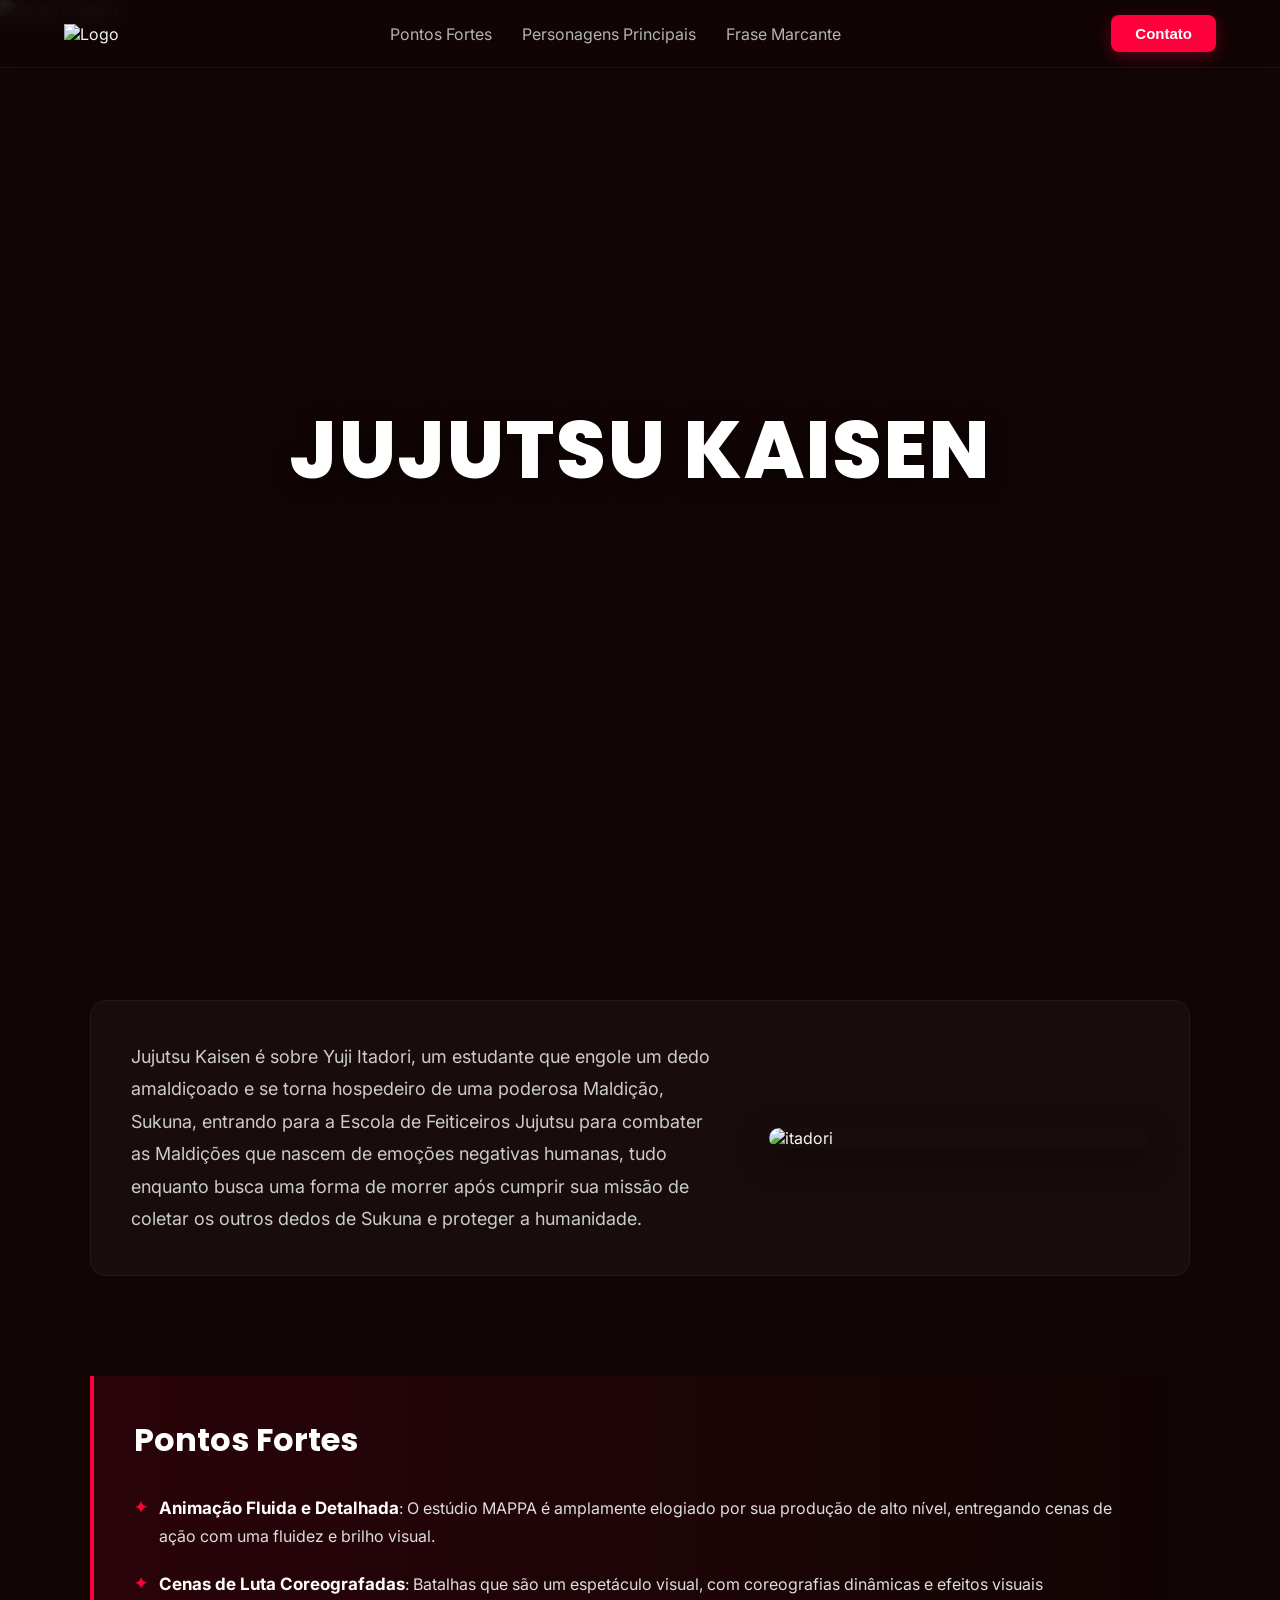
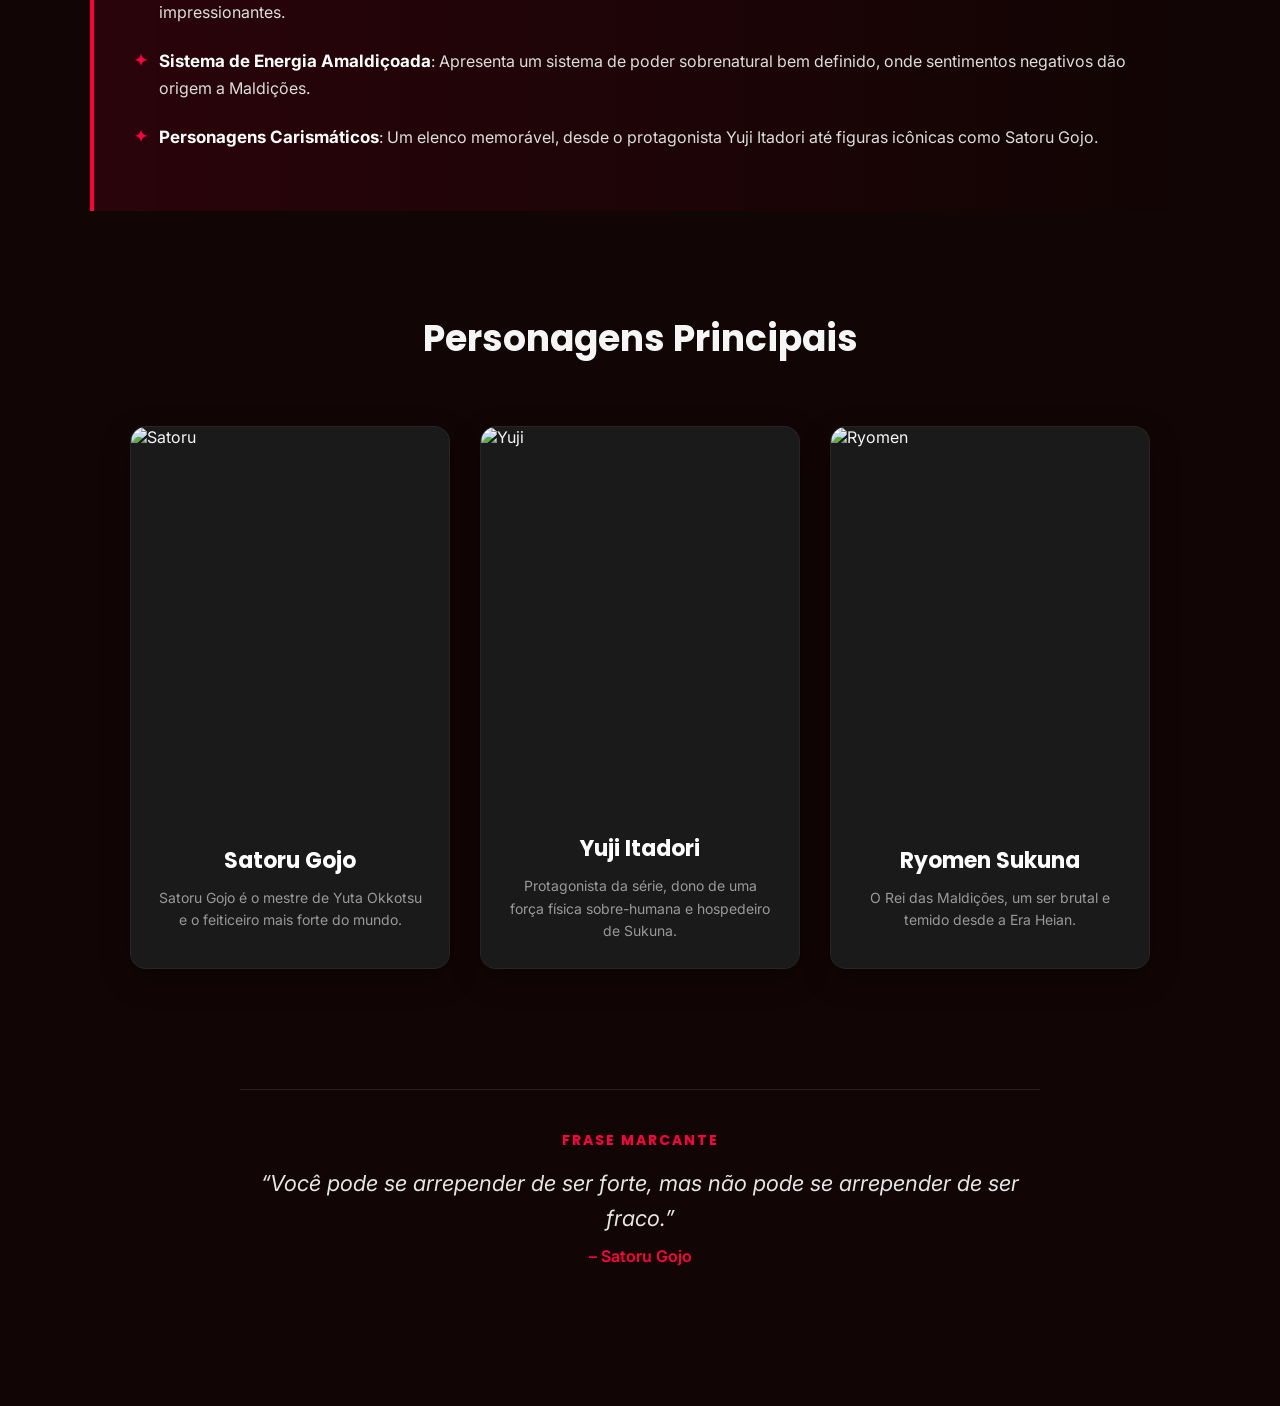
==== index.html @ d321b4b2 "Primeiro commit do Projeto 1" ====
<!DOCTYPE html>
<html lang="pt-BR">
  <head>
    <meta charset="UTF-8" />
    <meta name="viewport" content="width=device-width, initial-scale=1.0" />
    <title>Jujutsu Kaisen</title>
    <link rel="stylesheet" href="./Pro.css" />
  </head>
  <body>
                          
      <header>     
          <div class="interface">
              <section class="logo">
                  <img src="../img/logo_5-removebg-preview.png" alt="Logo" width="80px" height="50px"/>
              </section> 

              <section class="menu-desctop">
                   <nav>
                      <ul>
                         <li><a href="#ponto-forte">Pontos Fortes</a></li>
                         <li><a href="#personagens">Personagens Principais</a></li>
                         <li><a href="#frase">Frase Marcante</a></li>
                      </ul>
                   </nav>
              </section>
             
              <section class="btn-contato">
                  <a href="#">
                      <button>Contato</button>                                                                      
                  </a>
              </section>
          </div>
      </header>

    <div class="imagens-1">
        <h1 class="title">Jujutsu Kaisen</h1>
        <img src="../img/logo_2.jpg" alt="jujutsu-kaisen" class="img-principal" />
    </div> 

    <div class="texto-Principal">
        <p class="paragrafo-1">
        Jujutsu Kaisen é sobre Yuji Itadori, um estudante que engole um dedo
        amaldiçoado e se torna hospedeiro de uma poderosa Maldição, Sukuna,
        entrando para a Escola de Feiticeiros Jujutsu para combater as Maldições
        que nascem de emoções negativas humanas, tudo enquanto busca uma forma
        de morrer após cumprir sua missão de coletar os outros dedos de Sukuna e
        proteger a humanidade.
        </p>
        <img src="../img/itadori yuji.jpg" alt="itadori" class="imagens-2" />
    </div>

    <div class="caracteris" id="ponto-forte">
      <h3 class="titulo">Pontos Fortes</h3>
      <ul class="listas-fortes">
        <li>
          <strong>Animação Fluida e Detalhada</strong>: O estúdio MAPPA é
          amplamente elogiado por sua produção de alto nível, entregando cenas
          de ação com uma fluidez e brilho visual.
        </li>
        <li>
          <strong>Cenas de Luta Coreografadas</strong>: Batalhas que são um
          espetáculo visual, com coreografias dinâmicas e efeitos visuais
          impressionantes.
        </li>
        <li>
          <strong>Sistema de Energia Amaldiçoada</strong>: Apresenta um
          sistema de poder sobrenatural bem definido, onde sentimentos negativos dão origem a Maldições.
        </li>
        <li>
          <strong>Personagens Carismáticos</strong>: Um elenco memorável, desde o protagonista Yuji Itadori até figuras icônicas como Satoru Gojo.
        </li>
      </ul>
    </div>

    <div class="secao-personagens" id="personagens">
      <h2 class="h2">Personagens Principais</h2>

      <div class="container-cards">
        <div class="card-personagem">
          <div class="img-container">
            <img src="../img/Satoru_Gojo.png" alt="Satoru" />
          </div>
          <div class="info-card">
            <h4>Satoru Gojo</h4>
            <p>Satoru Gojo é o mestre de Yuta Okkotsu e o feiticeiro mais forte do mundo.</p>
          </div>
        </div>

        <div class="card-personagem">
          <div class="img-container">
            <img src="../img/Yuji_Itadori.png" alt="Yuji" />
          </div>
          <div class="info-card">
            <h4>Yuji Itadori</h4>
            <p>Protagonista da série, dono de uma força física sobre-humana e hospedeiro de Sukuna.</p>
          </div>
        </div>

        <div class="card-personagem">
          <div class="img-container">
            <img src="../img/Ryomen_Sukuna.png" alt="Ryomen" />
          </div>
          <div class="info-card">
            <h4>Ryomen Sukuna</h4>
            <p>O Rei das Maldições, um ser brutal e temido desde a Era Heian.</p>
          </div>
        </div>
      </div>
    </div>

    <div class="frase-Marcante" id="frase">
      <h4 class="texto-5">Frase Marcante</h4>
      <p class="ultimo-texto">
        “Você pode se arrepender de ser forte, mas não pode se arrepender de ser fraco.”
      </p>
      <p style="color: #ff003c; margin-top: 10px; font-weight: 600;">– Satoru Gojo</p>
    </div>
  </body>
</html>
---- Pro.css ----
/* --- CONFIGURAÇÕES GERAIS --- */
@import url('https://fonts.googleapis.com/css2?family=Inter:wght@300;400;600;700&family=Poppins:wght@400;600;800&display=swap');

* {
  box-sizing: border-box;
  margin: 0;
  padding: 0;
}

body {
  background-color: #120505; /* Fundo escuro premium */
  color: #f5f5f5;
  font-family: 'Inter', sans-serif;
  overflow-x: hidden;
}

html {
  scroll-behavior: smooth;
}

#ponto-forte,
#personagens,
#frase {
  scroll-margin-top: 100px;
}

/* --- HEADER / MENU (Moderno com Blur) --- */
header {
  position: fixed; /* Fixado no topo ao rolar a página */
  top: 0;
  left: 0;
  width: 100%;
  padding: 15px 5%;
  z-index: 100;
  background: rgba(18, 5, 5, 0.7);
  backdrop-filter: blur(10px);
  border-bottom: 1px solid rgba(255, 255, 255, 0.05);
}

.interface {
  display: flex;
  align-items: center;
  justify-content: space-between;
  max-width: 1200px;
  margin: 0 auto;
  width: 100%;
}

.logo img {
  object-fit: contain;
  transition: transform 0.3s ease;
}
.logo img:hover {
  transform: scale(1.05);
}

.menu-desctop ul {
  display: flex;
  list-style-type: none;
  gap: 30px;
}

.menu-desctop ul li a {
  color: #b3b3b3;
  text-decoration: none;
  font-size: 16px;
  font-weight: 400;
  transition: all 0.3s ease;
  position: relative;
}

.menu-desctop ul li a:hover {
  color: #ff003c;
}

/* Linha decorativa no hover do menu */
.menu-desctop ul li a::after {
  content: '';
  position: absolute;
  width: 0;
  height: 2px;
  bottom: -5px;
  left: 0;
  background-color: #ff003c;
  transition: width 0.3s ease;
}

.menu-desctop ul li a:hover::after {
  width: 100%;
}

.btn-contato button {
  padding: 10px 24px;
  font-size: 15px;
  font-weight: 600;
  background-color: #ff003c;
  color: white;
  border: none;
  border-radius: 8px;
  cursor: pointer;
  transition: all 0.3s ease;
  box-shadow: 0 4px 15px rgba(255, 0, 60, 0.3);
}

.btn-contato button:hover {
  background-color: #e60036;
  transform: translateY(-2px);
  box-shadow: 0 6px 20px rgba(255, 0, 60, 0.5);
}

/* --- SEÇÃO HERO (TOPO) --- */
.imagens-1 {
  position: relative;
  width: 100%;
  height: 100vh;
  display: flex;
  justify-content: center;
  align-items: center;
  overflow: hidden;
}

.title {
  font-size: 5rem;
  font-family: 'Poppins', sans-serif;
  font-weight: 800;
  color: white;
  text-transform: uppercase;
  letter-spacing: 2px;
  text-shadow: 0 4px 20px rgba(0, 0, 0, 0.6);
  text-align: center;
  z-index: 2;
  padding: 0 20px;
  animation: surgidoDaEsquerda 1.2s cubic-bezier(0.25, 1, 0.5, 1) forwards;
}

.img-principal {
  position: absolute;
  top: 0;
  left: 0;
  width: 100%;
  height: 100%;
  object-fit: cover;
  z-index: -1;
  filter: brightness(35%) contrast(110%);
  animation: surgidoDaDireita 1.2s cubic-bezier(0.25, 1, 0.5, 1) forwards;
}

@keyframes surgidoDaDireita {
  0% {
    opacity: 0;
    transform: scale(1.05) translateX(50px);
  }
  100% {
    opacity: 1;
    transform: scale(1) translateX(0);
  }
}

@keyframes surgidoDaEsquerda {
  0% {
    opacity: 0;
    transform: translateX(-50px);
  }
  100% {
    opacity: 1;
    transform: translateX(0);
  }
}

/* --- SEÇÃO HISTÓRIA --- */
.texto-Principal {
  background: rgba(255, 255, 255, 0.03);
  border: 1px solid rgba(255, 255, 255, 0.05);
  display: flex;
  align-items: center;
  justify-content: space-between;
  gap: 50px;
  max-width: 1100px;
  margin: 100px auto;
  padding: 40px;
  border-radius: 16px;
}

.paragrafo-1 {
  flex: 1;
  font-size: 18px;
  line-height: 1.8;
  color: #ccc;
}

.imagens-2 {
  width: 380px;
  height: auto;
  border-radius: 12px;
  object-fit: cover;
  box-shadow: 0 10px 30px rgba(0,0,0,0.5);
}

/* --- PONTOS FORTES --- */
.caracteris {
  max-width: 1100px;
  margin: 100px auto;
  background: linear-gradient(90deg, rgba(255, 0, 60, 0.1) 0%, rgba(0,0,0,0) 100%);
  border-left: 4px solid #ff003c;
  padding: 40px;
  border-radius: 0 16px 16px 0;
}

.titulo {
  margin-bottom: 30px;
  font-family: 'Poppins', sans-serif;
  font-size: 32px;
  font-weight: 700;
  color: white;
}

.listas-fortes {
  list-style-type: none;
}

.listas-fortes li {
  margin-bottom: 20px;
  line-height: 1.7;
  font-size: 16px;
  color: #ddd;
  position: relative;
  padding-left: 25px;
}

/* Marcador personalizado moderno */
.listas-fortes li::before {
  content: "✦";
  position: absolute;
  left: 0;
  color: #ff003c;
  font-weight: bold;
}

.listas-fortes li strong {
  color: white;
  font-size: 17px;
}

/* --- SEÇÃO PERSONAGENS --- */
.h2 {
  font-family: 'Poppins', sans-serif;
  font-size: 36px;
  font-weight: 700;
  text-align: center;
  margin: 100px 0 40px 0;
}

.container-cards {
  display: flex;
  justify-content: center;
  gap: 30px;
  flex-wrap: wrap;
  padding: 20px max(5%, 20px);
  max-width: 1200px;
  margin: 0 auto;
}

.card-personagem {
  background-color: #1a1a1a;
  border: 1px solid rgba(255, 255, 255, 0.05);
  border-radius: 16px;
  overflow: hidden;
  width: 320px;
  box-shadow: 0 10px 30px rgba(0, 0, 0, 0.3);
  transition: all 0.4s cubic-bezier(0.175, 0.885, 0.32, 1.275);
  display: flex;
  flex-direction: column;
}

.card-personagem:hover {
  transform: translateY(-12px);
  border-color: rgba(255, 0, 60, 0.4);
  box-shadow: 0 15px 35px rgba(255, 0, 60, 0.15);
}

/* CORREÇÃO E MODERNIZAÇÃO DA IMAGEM DO CARD */
.card-personagem .img-container {
  width: 100%;
  height: 380px;
  overflow: hidden;
}

.card-personagem img {
  width: 100%;
  height: 100%;
  object-fit: cover;
  transition: transform 0.5s ease;
}

.card-personagem:hover img {
  transform: scale(1.08);
}

.info-card {
  padding: 25px;
  text-align: center;
  background: #1a1a1a;
  flex-grow: 1;
  display: flex;
  flex-direction: column;
  justify-content: center;
}

.info-card h4 {
  margin-bottom: 10px;
  font-family: 'Poppins', sans-serif;
  font-size: 22px;
  color: white;
}

.info-card p {
  font-size: 14px;
  color: #999;
  line-height: 1.6;
}

/* --- FRASE MARCANTE --- */
.frase-Marcante {
  max-width: 800px;
  margin: 100px auto;
  text-align: center;
  padding: 40px 20px;
  border-top: 1px solid rgba(255, 255, 255, 0.1);
}

.texto-5 {
  font-family: 'Poppins', sans-serif;
  font-size: 14px;
  text-transform: uppercase;
  color: #ff003c;
  letter-spacing: 2px;
  margin-bottom: 15px;
}

.ultimo-texto {
  font-size: 22px;
  font-style: italic;
  line-height: 1.6;
  color: #e5e5e5;
}

/* --- RESPONSIVIDADE (MOBILE-FRIENDLY) --- */
@media (max-width: 900px) {
  .texto-Principal {
    flex-direction: column;
    text-align: center;
    margin: 60px 20px;
    padding: 30px 20px;
  }
  .imagens-2 {
    width: 100%;
    max-width: 400px;
  }
  .title {
    font-size: 3.2rem;
  }
  .menu-desctop {
    display: none; /* Em um cenário real, aqui entraria um menu hamburguer */
  }
}
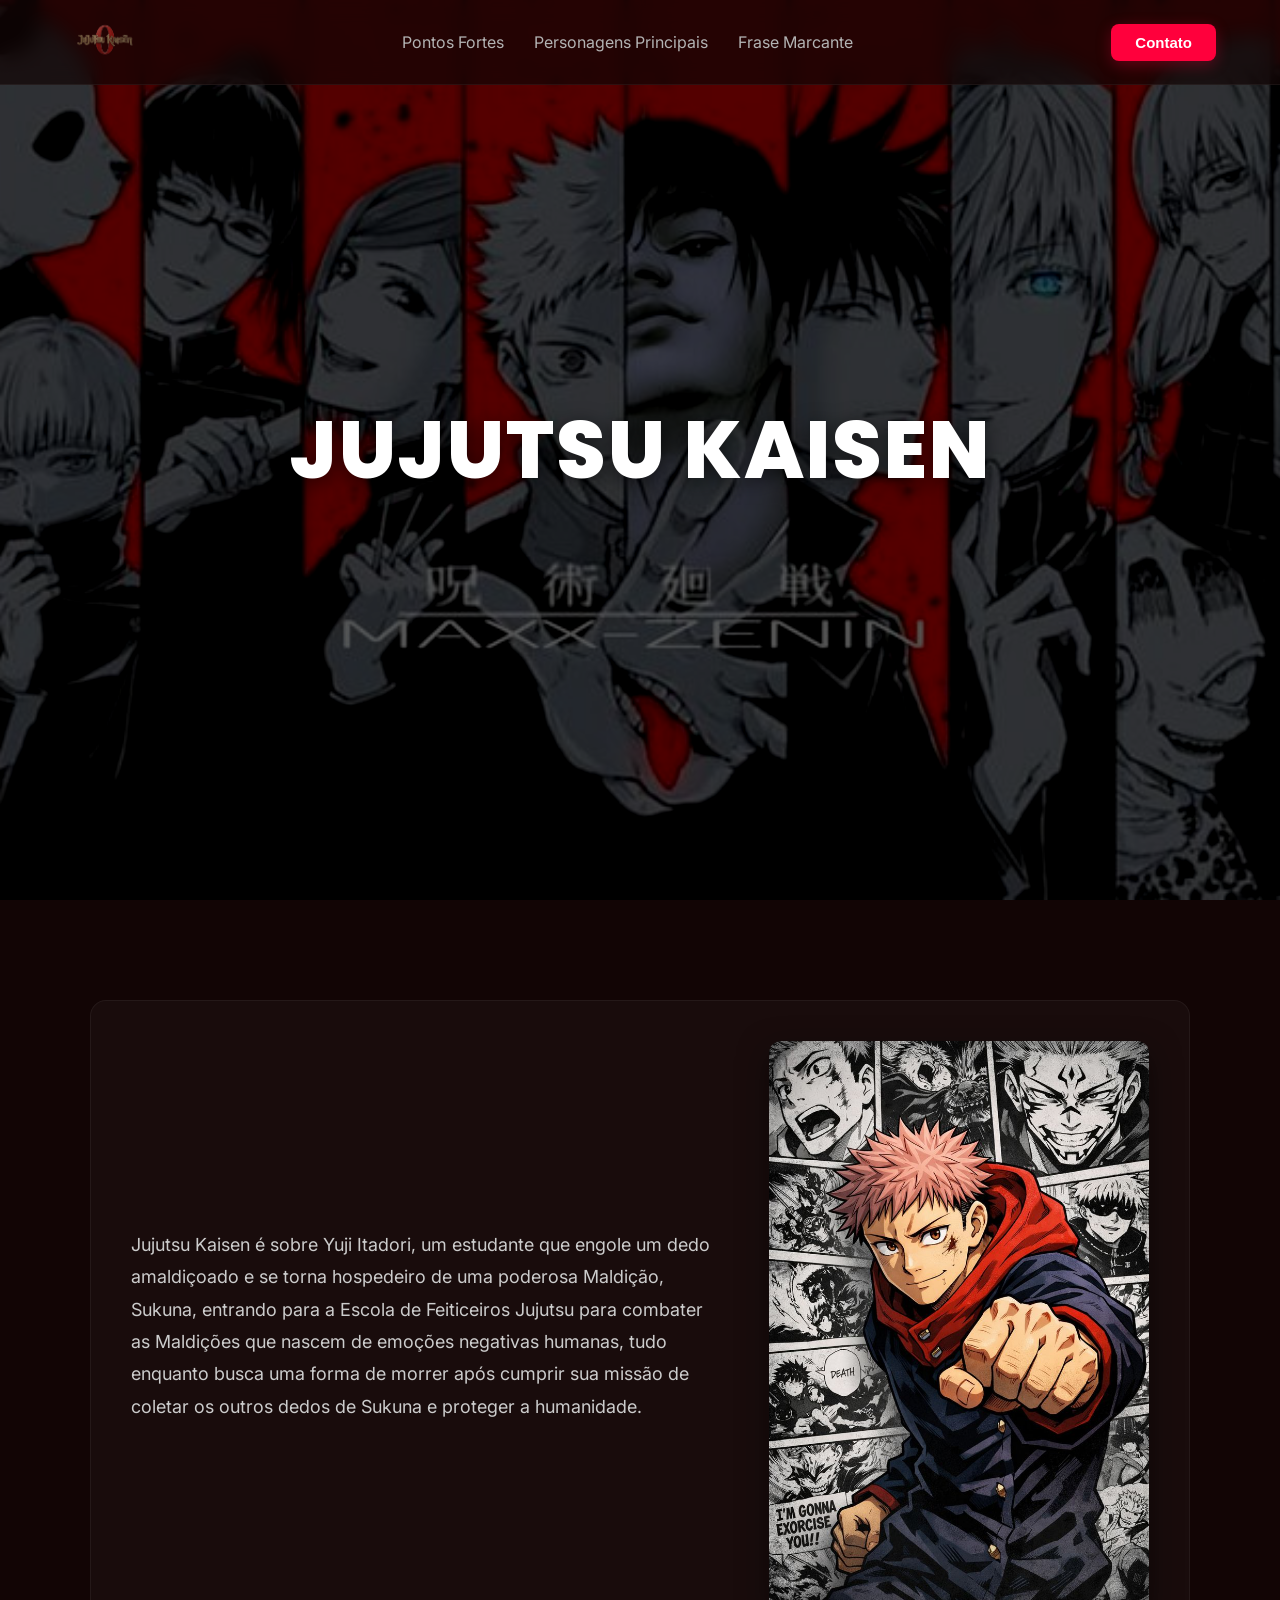
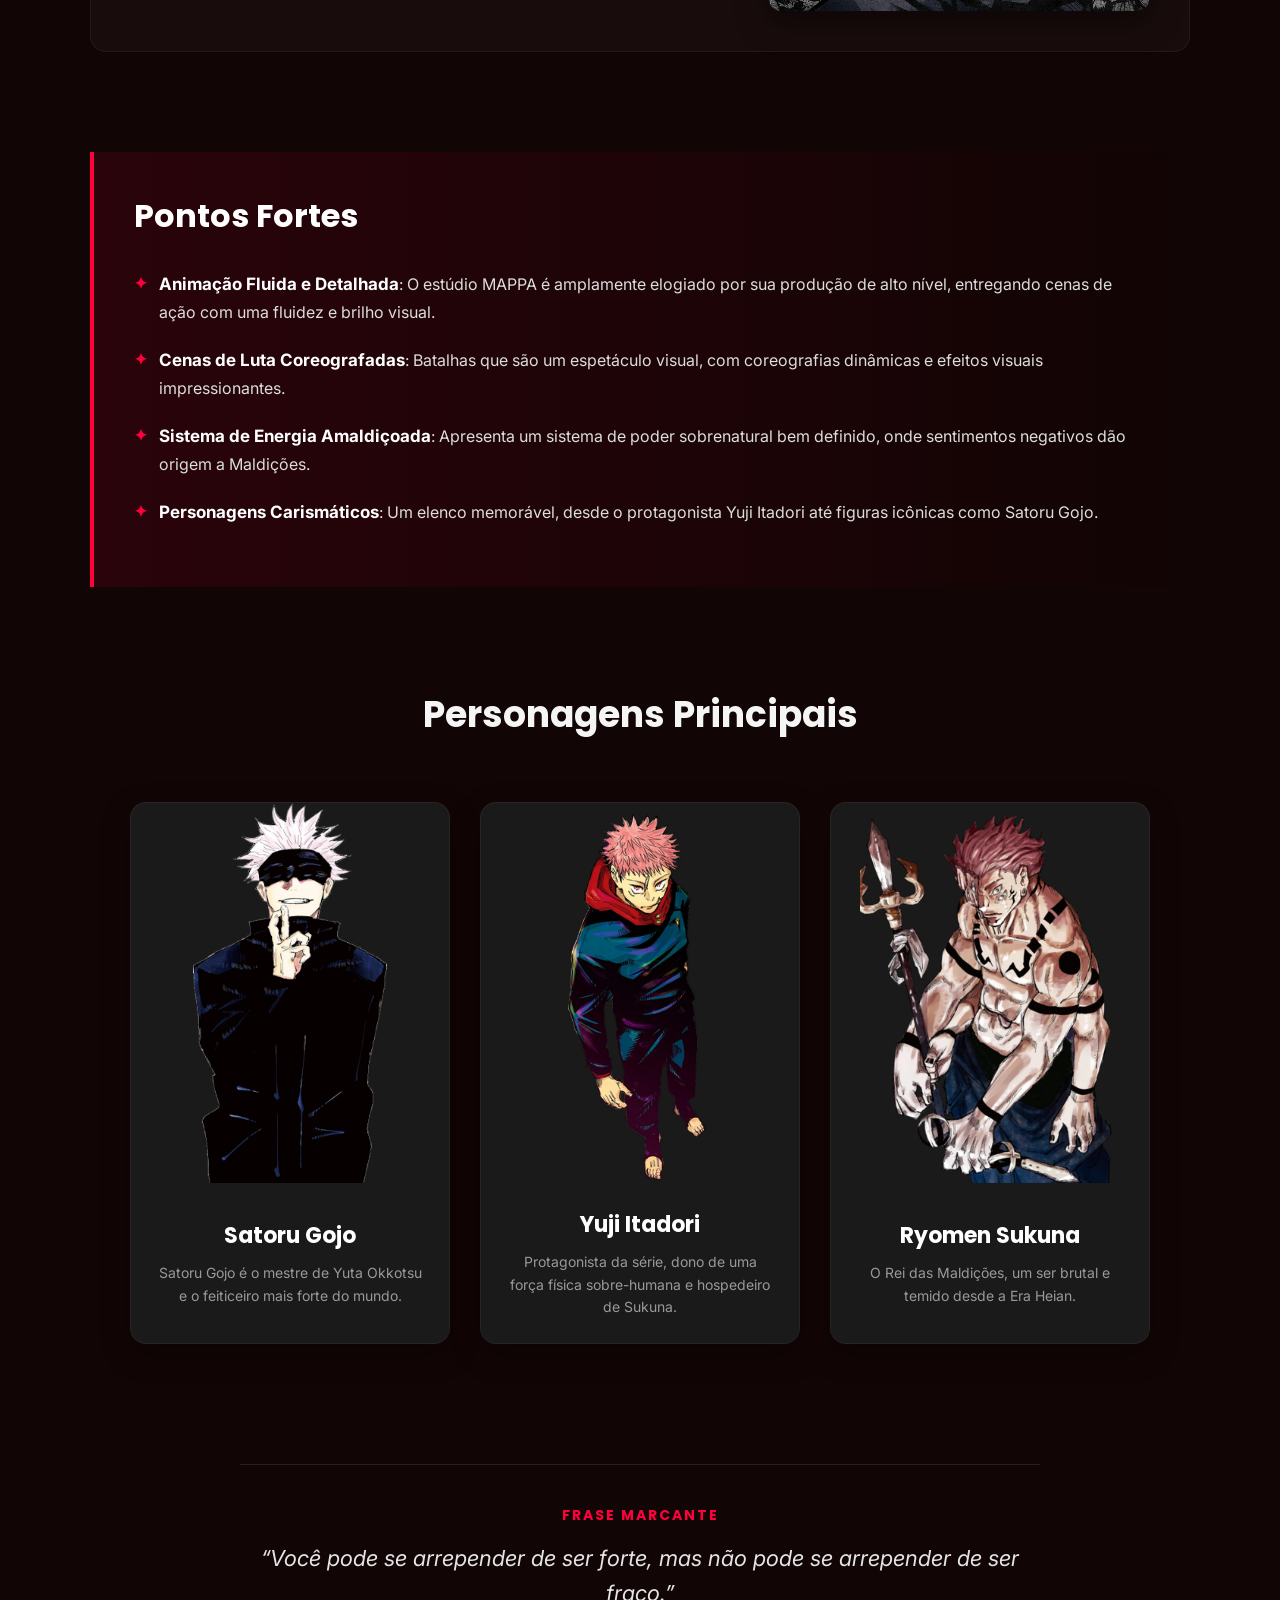
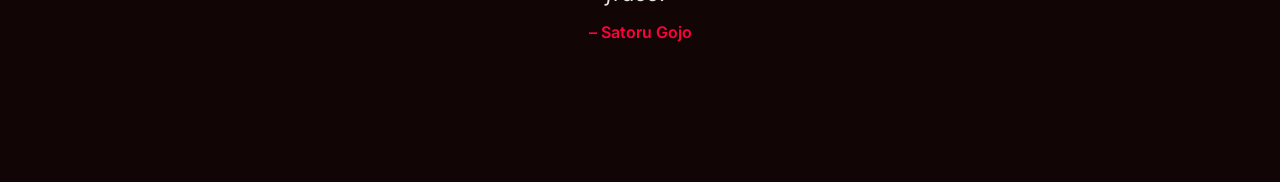
==== commit 29314100: "feito ajuste na estrutura" ====
--- a/index.html
+++ b/index.html
@@ -4,14 +4,14 @@
     <meta charset="UTF-8" />
     <meta name="viewport" content="width=device-width, initial-scale=1.0" />
     <title>Jujutsu Kaisen</title>
-    <link rel="stylesheet" href="./Pro.css" />
+    <link rel="stylesheet" href="./Style/Pro.css" />
   </head>
   <body>
                           
       <header>     
           <div class="interface">
               <section class="logo">
-                  <img src="../img/logo_5-removebg-preview.png" alt="Logo" width="80px" height="50px"/>
+                  <img src="./img/logo_5-removebg-preview.png" alt="Logo" width="80px" height="50px"/>
               </section> 
 
               <section class="menu-desctop">
@@ -34,7 +34,7 @@
 
     <div class="imagens-1">
         <h1 class="title">Jujutsu Kaisen</h1>
-        <img src="../img/logo_2.jpg" alt="jujutsu-kaisen" class="img-principal" />
+        <img src="./img/logo_2.jpg" alt="jujutsu-kaisen" class="img-principal" />
     </div> 
 
     <div class="texto-Principal">
@@ -46,7 +46,7 @@
         de morrer após cumprir sua missão de coletar os outros dedos de Sukuna e
         proteger a humanidade.
         </p>
-        <img src="../img/itadori yuji.jpg" alt="itadori" class="imagens-2" />
+        <img src="./img/itadori yuji.jpg" alt="itadori" class="imagens-2" />
     </div>
 
     <div class="caracteris" id="ponto-forte">
@@ -78,7 +78,7 @@
       <div class="container-cards">
         <div class="card-personagem">
           <div class="img-container">
-            <img src="../img/Satoru_Gojo.png" alt="Satoru" />
+            <img src="./img/Satoru_Gojo.png" alt="Satoru" />
           </div>
           <div class="info-card">
             <h4>Satoru Gojo</h4>
@@ -88,7 +88,7 @@
 
         <div class="card-personagem">
           <div class="img-container">
-            <img src="../img/Yuji_Itadori.png" alt="Yuji" />
+            <img src="./img/Yuji_Itadori.png" alt="Yuji" />
           </div>
           <div class="info-card">
             <h4>Yuji Itadori</h4>
@@ -98,7 +98,7 @@
 
         <div class="card-personagem">
           <div class="img-container">
-            <img src="../img/Ryomen_Sukuna.png" alt="Ryomen" />
+            <img src="./img/Ryomen_Sukuna.png" alt="Ryomen" />
           </div>
           <div class="info-card">
             <h4>Ryomen Sukuna</h4>
--- a/Style/Pro.css
+++ b/Style/Pro.css
@@ -0,0 +1,365 @@
+/* --- CONFIGURAÇÕES GERAIS --- */
+@import url('https://fonts.googleapis.com/css2?family=Inter:wght@300;400;600;700&family=Poppins:wght@400;600;800&display=swap');
+
+* {
+  box-sizing: border-box;
+  margin: 0;
+  padding: 0;
+}
+
+body {
+  background-color: #120505; /* Fundo escuro premium */
+  color: #f5f5f5;
+  font-family: 'Inter', sans-serif;
+  overflow-x: hidden;
+}
+
+html {
+  scroll-behavior: smooth;
+}
+
+#ponto-forte,
+#personagens,
+#frase {
+  scroll-margin-top: 100px;
+}
+
+/* --- HEADER / MENU (Moderno com Blur) --- */
+header {
+  position: fixed; /* Fixado no topo ao rolar a página */
+  top: 0;
+  left: 0;
+  width: 100%;
+  padding: 15px 5%;
+  z-index: 100;
+  background: rgba(18, 5, 5, 0.7);
+  backdrop-filter: blur(10px);
+  border-bottom: 1px solid rgba(255, 255, 255, 0.05);
+}
+
+.interface {
+  display: flex;
+  align-items: center;
+  justify-content: space-between;
+  max-width: 1200px;
+  margin: 0 auto;
+  width: 100%;
+}
+
+.logo img {
+  object-fit: contain;
+  transition: transform 0.3s ease;
+}
+.logo img:hover {
+  transform: scale(1.05);
+}
+
+.menu-desctop ul {
+  display: flex;
+  list-style-type: none;
+  gap: 30px;
+}
+
+.menu-desctop ul li a {
+  color: #b3b3b3;
+  text-decoration: none;
+  font-size: 16px;
+  font-weight: 400;
+  transition: all 0.3s ease;
+  position: relative;
+}
+
+.menu-desctop ul li a:hover {
+  color: #ff003c;
+}
+
+/* Linha decorativa no hover do menu */
+.menu-desctop ul li a::after {
+  content: '';
+  position: absolute;
+  width: 0;
+  height: 2px;
+  bottom: -5px;
+  left: 0;
+  background-color: #ff003c;
+  transition: width 0.3s ease;
+}
+
+.menu-desctop ul li a:hover::after {
+  width: 100%;
+}
+
+.btn-contato button {
+  padding: 10px 24px;
+  font-size: 15px;
+  font-weight: 600;
+  background-color: #ff003c;
+  color: white;
+  border: none;
+  border-radius: 8px;
+  cursor: pointer;
+  transition: all 0.3s ease;
+  box-shadow: 0 4px 15px rgba(255, 0, 60, 0.3);
+}
+
+.btn-contato button:hover {
+  background-color: #e60036;
+  transform: translateY(-2px);
+  box-shadow: 0 6px 20px rgba(255, 0, 60, 0.5);
+}
+
+/* --- SEÇÃO HERO (TOPO) --- */
+.imagens-1 {
+  position: relative;
+  width: 100%;
+  height: 100vh;
+  display: flex;
+  justify-content: center;
+  align-items: center;
+  overflow: hidden;
+}
+
+.title {
+  font-size: 5rem;
+  font-family: 'Poppins', sans-serif;
+  font-weight: 800;
+  color: white;
+  text-transform: uppercase;
+  letter-spacing: 2px;
+  text-shadow: 0 4px 20px rgba(0, 0, 0, 0.6);
+  text-align: center;
+  z-index: 2;
+  padding: 0 20px;
+  animation: surgidoDaEsquerda 1.2s cubic-bezier(0.25, 1, 0.5, 1) forwards;
+}
+
+.img-principal {
+  position: absolute;
+  top: 0;
+  left: 0;
+  width: 100%;
+  height: 100%;
+  object-fit: cover;
+  z-index: -1;
+  filter: brightness(35%) contrast(110%);
+  animation: surgidoDaDireita 1.2s cubic-bezier(0.25, 1, 0.5, 1) forwards;
+}
+
+@keyframes surgidoDaDireita {
+  0% {
+    opacity: 0;
+    transform: scale(1.05) translateX(50px);
+  }
+  100% {
+    opacity: 1;
+    transform: scale(1) translateX(0);
+  }
+}
+
+@keyframes surgidoDaEsquerda {
+  0% {
+    opacity: 0;
+    transform: translateX(-50px);
+  }
+  100% {
+    opacity: 1;
+    transform: translateX(0);
+  }
+}
+
+/* --- SEÇÃO HISTÓRIA --- */
+.texto-Principal {
+  background: rgba(255, 255, 255, 0.03);
+  border: 1px solid rgba(255, 255, 255, 0.05);
+  display: flex;
+  align-items: center;
+  justify-content: space-between;
+  gap: 50px;
+  max-width: 1100px;
+  margin: 100px auto;
+  padding: 40px;
+  border-radius: 16px;
+}
+
+.paragrafo-1 {
+  flex: 1;
+  font-size: 18px;
+  line-height: 1.8;
+  color: #ccc;
+}
+
+.imagens-2 {
+  width: 380px;
+  height: auto;
+  border-radius: 12px;
+  object-fit: cover;
+  box-shadow: 0 10px 30px rgba(0,0,0,0.5);
+}
+
+/* --- PONTOS FORTES --- */
+.caracteris {
+  max-width: 1100px;
+  margin: 100px auto;
+  background: linear-gradient(90deg, rgba(255, 0, 60, 0.1) 0%, rgba(0,0,0,0) 100%);
+  border-left: 4px solid #ff003c;
+  padding: 40px;
+  border-radius: 0 16px 16px 0;
+}
+
+.titulo {
+  margin-bottom: 30px;
+  font-family: 'Poppins', sans-serif;
+  font-size: 32px;
+  font-weight: 700;
+  color: white;
+}
+
+.listas-fortes {
+  list-style-type: none;
+}
+
+.listas-fortes li {
+  margin-bottom: 20px;
+  line-height: 1.7;
+  font-size: 16px;
+  color: #ddd;
+  position: relative;
+  padding-left: 25px;
+}
+
+/* Marcador personalizado moderno */
+.listas-fortes li::before {
+  content: "✦";
+  position: absolute;
+  left: 0;
+  color: #ff003c;
+  font-weight: bold;
+}
+
+.listas-fortes li strong {
+  color: white;
+  font-size: 17px;
+}
+
+/* --- SEÇÃO PERSONAGENS --- */
+.h2 {
+  font-family: 'Poppins', sans-serif;
+  font-size: 36px;
+  font-weight: 700;
+  text-align: center;
+  margin: 100px 0 40px 0;
+}
+
+.container-cards {
+  display: flex;
+  justify-content: center;
+  gap: 30px;
+  flex-wrap: wrap;
+  padding: 20px max(5%, 20px);
+  max-width: 1200px;
+  margin: 0 auto;
+}
+
+.card-personagem {
+  background-color: #1a1a1a;
+  border: 1px solid rgba(255, 255, 255, 0.05);
+  border-radius: 16px;
+  overflow: hidden;
+  width: 320px;
+  box-shadow: 0 10px 30px rgba(0, 0, 0, 0.3);
+  transition: all 0.4s cubic-bezier(0.175, 0.885, 0.32, 1.275);
+  display: flex;
+  flex-direction: column;
+}
+
+.card-personagem:hover {
+  transform: translateY(-12px);
+  border-color: rgba(255, 0, 60, 0.4);
+  box-shadow: 0 15px 35px rgba(255, 0, 60, 0.15);
+}
+
+/* CORREÇÃO E MODERNIZAÇÃO DA IMAGEM DO CARD */
+.card-personagem .img-container {
+  width: 100%;
+  height: 380px;
+  overflow: hidden;
+}
+
+.card-personagem img {
+  width: 100%;
+  height: 100%;
+  object-fit: contain;
+  transition: transform 0.5s ease;
+}
+
+.card-personagem:hover img {
+  transform: scale(1.08);
+}
+
+.info-card {
+  padding: 25px;
+  text-align: center;
+  background: #1a1a1a;
+  flex-grow: 1;
+  display: flex;
+  flex-direction: column;
+  justify-content: center;
+}
+
+.info-card h4 {
+  margin-bottom: 10px;
+  font-family: 'Poppins', sans-serif;
+  font-size: 22px;
+  color: white;
+}
+
+.info-card p {
+  font-size: 14px;
+  color: #999;
+  line-height: 1.6;
+}
+
+/* --- FRASE MARCANTE --- */
+.frase-Marcante {
+  max-width: 800px;
+  margin: 100px auto;
+  text-align: center;
+  padding: 40px 20px;
+  border-top: 1px solid rgba(255, 255, 255, 0.1);
+}
+
+.texto-5 {
+  font-family: 'Poppins', sans-serif;
+  font-size: 14px;
+  text-transform: uppercase;
+  color: #ff003c;
+  letter-spacing: 2px;
+  margin-bottom: 15px;
+}
+
+.ultimo-texto {
+  font-size: 22px;
+  font-style: italic;
+  line-height: 1.6;
+  color: #e5e5e5;
+}
+
+/* --- RESPONSIVIDADE (MOBILE-FRIENDLY) --- */
+@media (max-width: 900px) {
+  .texto-Principal {
+    flex-direction: column;
+    text-align: center;
+    margin: 60px 20px;
+    padding: 30px 20px;
+  }
+  .imagens-2 {
+    width: 100%;
+    max-width: 400px;
+  }
+  .title {
+    font-size: 3.2rem;
+  }
+  .menu-desctop {
+    display: none; /* Em um cenário real, aqui entraria um menu hamburguer */
+  }
+}
